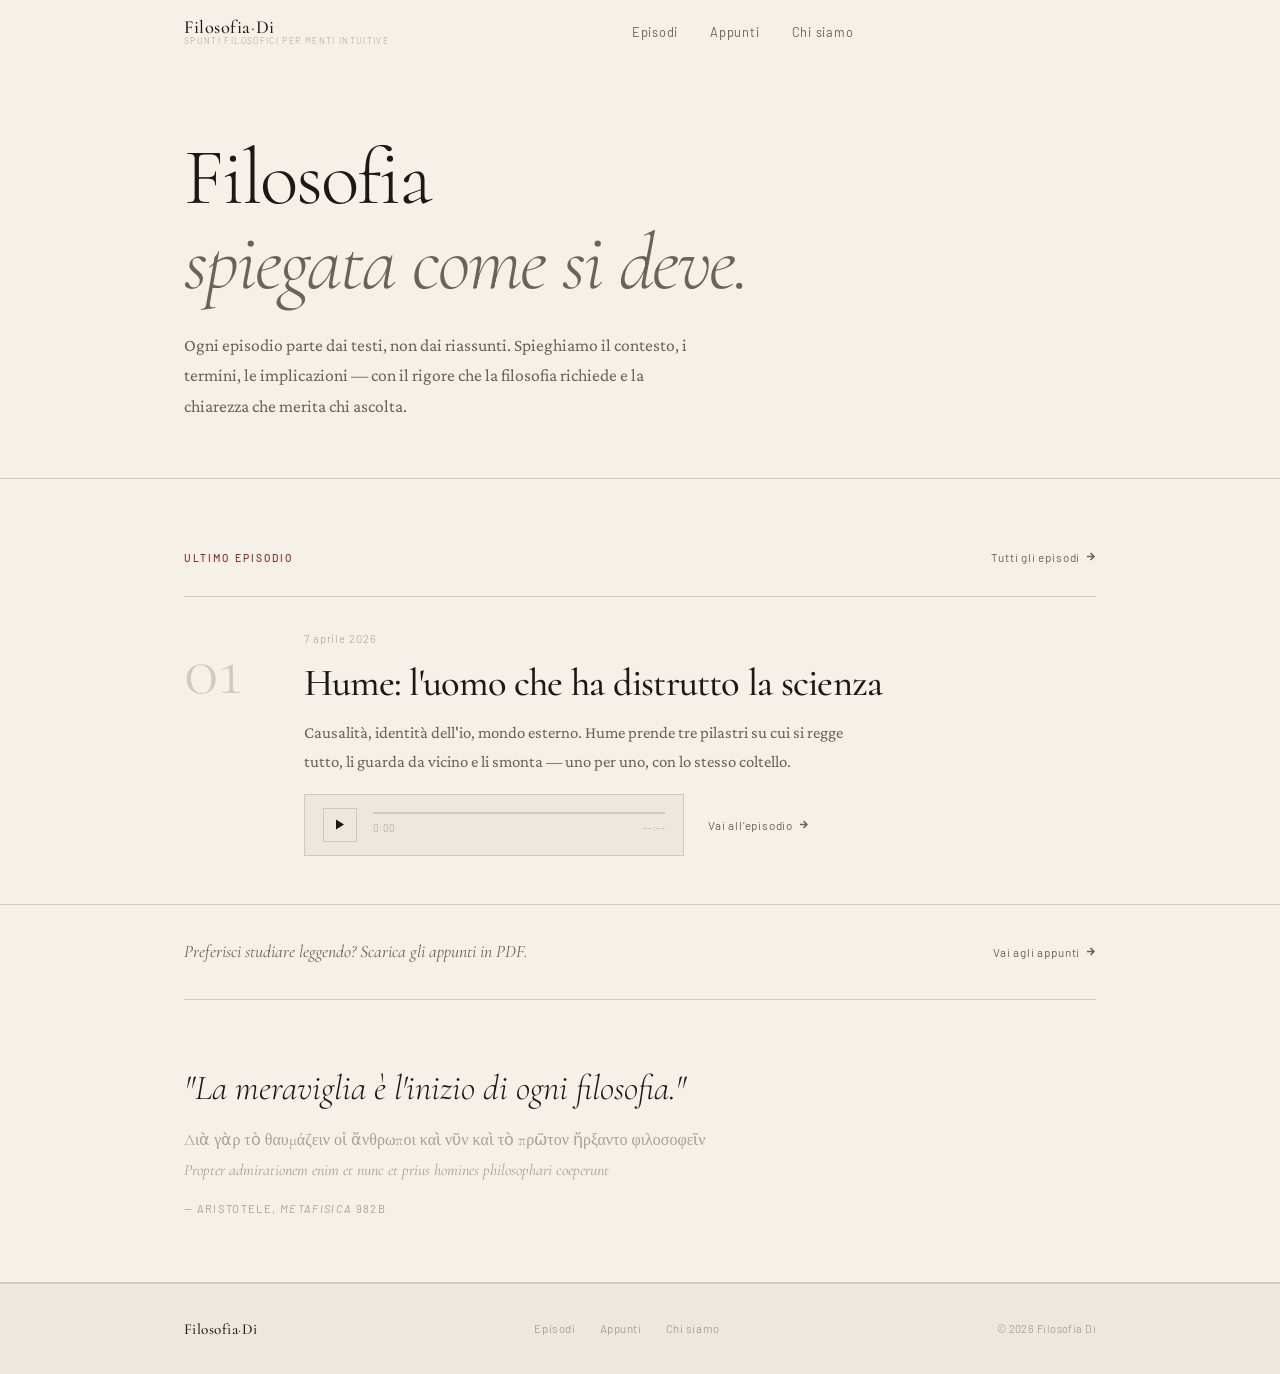
==== index.html @ 2f3b918a "commit1" ====
<!DOCTYPE html>
<html lang="it">
<head>
  <meta charset="UTF-8">
  <meta name="viewport" content="width=device-width, initial-scale=1.0">
  <meta name="description" content="Filosofia Di — Spunti filosofici per menti intuitive. Podcast di filosofia chiaro, rigoroso, accessibile.">
  <title>Filosofia Di — Spunti filosofici per menti intuitive</title>
  <link rel="preconnect" href="https://fonts.googleapis.com">
  <link rel="preconnect" href="https://fonts.gstatic.com" crossorigin>
  <link href="https://fonts.googleapis.com/css2?family=Cormorant:ital,wght@0,300;0,400;0,500;0,600;1,300;1,400;1,500&family=Crimson+Pro:ital,opsz,wght@0,6..72,300;0,6..72,400;0,6..72,600;1,6..72,300;1,6..72,400&family=Barlow:wght@300;400;500&display=swap" rel="stylesheet">
  <link rel="stylesheet" href="style.css">
</head>
<body>

<header class="site-header">
  <nav class="nav-inner">
    <a href="index.html" class="nav-logo">
      <span class="nav-logo-main">Filosofia<span class="dot">·</span>Di</span>
      <span class="nav-logo-sub">Spunti filosofici per menti intuitive</span>
    </a>
    <button class="nav-toggle" aria-label="Apri menu" aria-expanded="false">
      <span></span><span></span><span></span>
    </button>
    <ul class="nav-links">
      <li><a href="episodi.html">Episodi</a></li>
      <li><a href="appunti.html">Appunti</a></li>
      <li><a href="chi-siamo.html">Chi siamo</a></li>
    </ul>
    <div class="nav-end">
      <!-- PIATTAFORME — decommentare quando disponibili
      <a href="#" class="nav-icon" aria-label="Spotify">...</a>
      <a href="#" class="nav-icon" aria-label="YouTube">...</a>
      -->
    </div>
  </nav>
</header>

<main class="page-wrap">

  <!-- IDENTITY -->
  <section class="identity-section">
    <div class="container">
      <h1 class="identity-tagline animate-in">
        Filosofia<br>
        <em>spiegata come si deve.</em>
      </h1>
      <p class="identity-desc animate-in">
        Ogni episodio parte dai testi, non dai riassunti. Spieghiamo il contesto, i termini, le implicazioni — con il rigore che la filosofia richiede e la chiarezza che merita chi ascolta.
      </p>
    </div>
  </section>

  <!-- ULTIMO EPISODIO -->
  <section class="ep-featured-section">
    <div class="container">
      <div class="sec-label reveal">
        <span class="label">Ultimo episodio</span>
        <a href="episodi.html" class="link-arrow">
          Tutti gli episodi
          <svg width="11" height="11" viewBox="0 0 11 11" fill="none" stroke="currentColor" stroke-width="1.5"><path d="M2 5.5h7M5.5 2l3.5 3.5-3.5 3.5"/></svg>
        </a>
      </div>
      <hr class="sec-rule">

      <div class="ep-featured" style="padding-top: 2rem;">
        <div class="ep-featured-num">01</div>
        <div class="ep-featured-body">
          <div class="ep-featured-meta">
            <span class="meta">7 aprile 2026</span>
          </div>
          <h2 class="ep-featured-title">
            <a href="episodio.html">Hume: l'uomo che ha distrutto la scienza</a>
          </h2>
          <p class="ep-featured-desc">
            Causalità, identità dell'io, mondo esterno. Hume prende tre pilastri su cui si regge tutto, li guarda da vicino e li smonta — uno per uno, con lo stesso coltello.
          </p>
          <div class="ep-featured-actions">
            <div class="audio-player" data-src="" style="flex: 1; min-width: 240px; max-width: 380px;">
              <button class="ap-play" aria-label="Riproduci / pausa">
                <svg class="icon-play" width="13" height="13" viewBox="0 0 13 13" fill="currentColor"><path d="M3 1.5l8 5-8 5z"/></svg>
                <svg class="icon-pause" width="13" height="13" viewBox="0 0 13 13" fill="currentColor" style="display:none"><rect x="2.5" y="1.5" width="3" height="10" rx="0.5"/><rect x="7.5" y="1.5" width="3" height="10" rx="0.5"/></svg>
              </button>
              <div class="ap-body">
                <div class="ap-bar"><div class="ap-fill"></div></div>
                <div class="ap-times"><span class="time-cur">0:00</span><span class="time-tot">--:--</span></div>
              </div>
            </div>
            <a href="episodio.html" class="link-arrow" style="white-space: nowrap;">
              Vai all'episodio
              <svg width="11" height="11" viewBox="0 0 11 11" fill="none" stroke="currentColor" stroke-width="1.5"><path d="M2 5.5h7M5.5 2l3.5 3.5-3.5 3.5"/></svg>
            </a>
          </div>
        </div>
      </div>
    </div>
  </section>

  <!-- APPUNTI CALLOUT -->
  <div class="container">
    <div class="appunti-callout reveal">
      <p>Preferisci studiare leggendo? Scarica gli appunti in PDF.</p>
      <a href="appunti.html" class="link-arrow">
        Vai agli appunti
        <svg width="11" height="11" viewBox="0 0 11 11" fill="none" stroke="currentColor" stroke-width="1.5"><path d="M2 5.5h7M5.5 2l3.5 3.5-3.5 3.5"/></svg>
      </a>
    </div>
  </div>

  <!-- CITAZIONE ARISTOTELE -->
  <section class="quote-section">
    <div class="container">
      <blockquote class="aristotle-quote reveal">
        <p class="q-it">"La meraviglia è l'inizio di ogni filosofia."</p>
        <span class="q-el">Διὰ γὰρ τὸ θαυμάζειν οἱ ἄνθρωποι καὶ νῦν καὶ τὸ πρῶτον ἤρξαντο φιλοσοφεῖν</span>
        <span class="q-la">Propter admirationem enim et nunc et prius homines philosophari coeperunt</span>
        <footer>— Aristotele, <em>Metafisica</em> 982b</footer>
      </blockquote>
    </div>
  </section>

</main>

<footer class="site-footer">
  <div class="container">
    <div class="footer-inner">
      <span class="footer-logo">Filosofia<span class="dot">·</span>Di</span>
      <nav class="footer-links">
        <a href="episodi.html">Episodi</a>
        <a href="appunti.html">Appunti</a>
        <a href="chi-siamo.html">Chi siamo</a>
        <!-- PIATTAFORME — decommentare quando disponibili
        <a href="#">Spotify</a>
        <a href="#">YouTube</a>
        -->
      </nav>
      <span class="footer-copy">© 2026 Filosofia Di</span>
    </div>
  </div>
</footer>

<script src="script.js"></script>
</body>
</html>
---- style.css ----
/* =========================================
   FILOSOFIA DI — Light Editorial Theme
   ========================================= */

@import url('https://fonts.googleapis.com/css2?family=Cormorant:ital,wght@0,300;0,400;0,500;0,600;1,300;1,400;1,500&family=Crimson+Pro:ital,opsz,wght@0,6..72,300;0,6..72,400;0,6..72,600;1,6..72,300;1,6..72,400&family=Barlow:wght@300;400;500&display=swap');

/* =========================================
   VARIABLES
   ========================================= */

:root {
  --bg:           #F5F0E8;
  --bg-surface:   #EDE8DE;
  --bg-elevated:  #E6E0D5;

  --border:       #D2C9BC;
  --border-sub:   #DDD7CC;

  --text:         #1C1814;
  --text-muted:   #6B6258;
  --text-dim:     #A8A098;

  --accent:       #8C3028;
  --accent-light: rgba(140, 48, 40, 0.07);

  --font-display: 'Cormorant', serif;
  --font-body:    'Crimson Pro', serif;
  --font-ui:      'Barlow', sans-serif;

  --nav-h: 64px;
  --max-w: 960px;
  --ease:  cubic-bezier(0.16, 1, 0.3, 1);
}

/* =========================================
   RESET & BASE
   ========================================= */

*, *::before, *::after { box-sizing: border-box; margin: 0; padding: 0; }

html {
  font-size: 16px;
  scroll-behavior: smooth;
  -webkit-font-smoothing: antialiased;
}

body {
  background: var(--bg);
  color: var(--text);
  font-family: var(--font-body);
  font-size: 1.1rem;
  line-height: 1.72;
  min-height: 100vh;
}

img   { display: block; max-width: 100%; }
a     { color: inherit; text-decoration: none; }
ul    { list-style: none; }
button{ cursor: pointer; border: none; background: none; font: inherit; color: inherit; padding: 0; }
hr    { border: none; border-top: 1px solid var(--border); }

/* =========================================
   TYPOGRAPHY
   ========================================= */

h1, h2, h3, h4 {
  font-family: var(--font-display);
  font-weight: 400;
  line-height: 1.12;
  letter-spacing: -0.015em;
  color: var(--text);
}

.label {
  font-family: var(--font-ui);
  font-size: 0.65rem;
  font-weight: 500;
  letter-spacing: 0.2em;
  text-transform: uppercase;
  color: var(--accent);
}

.meta {
  font-family: var(--font-ui);
  font-size: 0.7rem;
  font-weight: 300;
  letter-spacing: 0.08em;
  color: var(--text-dim);
}

/* =========================================
   LAYOUT
   ========================================= */

.container {
  max-width: var(--max-w);
  margin: 0 auto;
  padding: 0 1.5rem;
}

.page-wrap { padding-top: var(--nav-h); }

/* =========================================
   NAVIGATION
   ========================================= */

.site-header {
  position: fixed;
  inset: 0 0 auto;
  z-index: 100;
  height: var(--nav-h);
  background: var(--bg);
  border-bottom: 1px solid transparent;
  transition: border-color 0.3s;
}

.site-header.scrolled {
  border-color: var(--border);
}

.nav-inner {
  height: 100%;
  display: flex;
  align-items: center;
  justify-content: space-between;
  gap: 2rem;
  max-width: var(--max-w);
  margin: 0 auto;
  padding: 0 1.5rem;
}

/* Logo */
.nav-logo {
  display: flex;
  flex-direction: column;
  gap: 1px;
  line-height: 1;
  transition: opacity 0.2s;
  white-space: nowrap;
  text-decoration: none;
}
.nav-logo:hover { opacity: 0.65; }

.nav-logo-main {
  font-family: var(--font-display);
  font-size: 1.15rem;
  font-weight: 500;
  letter-spacing: 0.03em;
  color: var(--text);
}
.nav-logo-main .dot { color: var(--accent); }

.nav-logo-sub {
  font-family: var(--font-ui);
  font-size: 0.53rem;
  font-weight: 300;
  letter-spacing: 0.16em;
  text-transform: uppercase;
  color: var(--text-dim);
}

@media (max-width: 380px) { .nav-logo-sub { display: none; } }

/* Nav links */
.nav-links {
  display: flex;
  gap: 2rem;
  align-items: center;
}

.nav-links a {
  font-family: var(--font-ui);
  font-size: 0.8rem;
  font-weight: 400;
  letter-spacing: 0.06em;
  color: var(--text-muted);
  transition: color 0.2s;
  position: relative;
}

.nav-links a::after {
  content: '';
  position: absolute;
  bottom: -3px; left: 0; right: 0;
  height: 1px;
  background: var(--accent);
  transform: scaleX(0);
  transform-origin: left;
  transition: transform 0.25s var(--ease);
}

.nav-links a:hover,
.nav-links a.active { color: var(--text); }

.nav-links a:hover::after,
.nav-links a.active::after { transform: scaleX(1); }

.nav-end { display: flex; gap: 1rem; align-items: center; }

/* Mobile */
.nav-toggle {
  display: none;
  flex-direction: column;
  gap: 5px;
  padding: 4px;
}
.nav-toggle span {
  display: block;
  width: 20px; height: 1px;
  background: var(--text-muted);
  transition: all 0.25s;
}

@media (max-width: 580px) {
  .nav-links { display: none; }
  .nav-links.open {
    display: flex;
    flex-direction: column;
    align-items: flex-start;
    position: fixed;
    top: var(--nav-h);
    left: 0; right: 0;
    background: var(--bg);
    border-bottom: 1px solid var(--border);
    padding: 1.5rem;
    gap: 1.25rem;
  }
  .nav-toggle { display: flex; }
  .nav-end { gap: 0.5rem; }
}

/* =========================================
   BUTTONS
   ========================================= */

.btn {
  display: inline-flex;
  align-items: center;
  gap: 0.5rem;
  padding: 0.65rem 1.35rem;
  font-family: var(--font-ui);
  font-size: 0.75rem;
  font-weight: 500;
  letter-spacing: 0.1em;
  text-transform: uppercase;
  transition: all 0.2s;
  white-space: nowrap;
}

.btn-red {
  background: var(--accent);
  color: #F5F0E8;
}
.btn-red:hover {
  background: #7A2820;
  transform: translateY(-1px);
}

.btn-outline {
  border: 1px solid var(--border);
  color: var(--text-muted);
}
.btn-outline:hover {
  border-color: var(--text-muted);
  color: var(--text);
}

/* =========================================
   LINKS / ARROWS
   ========================================= */

.link-arrow {
  font-family: var(--font-ui);
  font-size: 0.73rem;
  letter-spacing: 0.07em;
  color: var(--text-muted);
  display: inline-flex;
  align-items: center;
  gap: 0.3rem;
  transition: color 0.2s;
}
.link-arrow:hover { color: var(--accent); }

/* =========================================
   AUDIO PLAYER
   ========================================= */

.audio-player {
  display: flex;
  align-items: center;
  gap: 1rem;
  background: var(--bg-surface);
  border: 1px solid var(--border);
  padding: 0.8rem 1.1rem;
  max-width: 440px;
}

.ap-play {
  width: 34px; height: 34px;
  border: 1px solid var(--border);
  display: flex;
  align-items: center;
  justify-content: center;
  flex-shrink: 0;
  transition: border-color 0.2s, background 0.2s;
}
.ap-play:hover,
.ap-play.playing {
  border-color: var(--accent);
  background: var(--accent-light);
  color: var(--accent);
}

.ap-body { flex: 1; display: flex; flex-direction: column; gap: 0.35rem; }

.ap-bar {
  width: 100%; height: 2px;
  background: var(--border);
  cursor: pointer;
  position: relative;
}
.ap-fill {
  height: 100%;
  background: var(--accent);
  width: 0%;
  transition: width 0.1s linear;
  pointer-events: none;
}

.ap-times { display: flex; justify-content: space-between; }
.ap-times span {
  font-family: var(--font-ui);
  font-size: 0.64rem;
  font-weight: 300;
  letter-spacing: 0.06em;
  color: var(--text-dim);
}

/* =========================================
   SECTION DIVIDER / HEADER
   ========================================= */

.sec-rule {
  border: none;
  border-top: 1px solid var(--border);
  margin: 0;
}

.sec-label {
  display: flex;
  align-items: baseline;
  justify-content: space-between;
  padding: 1.25rem 0 1.75rem;
}

/* =========================================
   HOMEPAGE — IDENTITY HERO
   ========================================= */

.identity-section {
  padding: 4.5rem 0 3.5rem;
  border-bottom: 1px solid var(--border);
}

.identity-tagline {
  font-family: var(--font-display);
  font-size: clamp(2.8rem, 7vw, 5rem);
  font-weight: 300;
  line-height: 1.06;
  letter-spacing: -0.025em;
  color: var(--text);
  margin-bottom: 1.5rem;
  max-width: 700px;
}

.identity-tagline em {
  font-style: italic;
  color: var(--text-muted);
}

.identity-desc {
  font-size: 1.1rem;
  color: var(--text-muted);
  line-height: 1.75;
  max-width: 520px;
}

/* =========================================
   HOMEPAGE — FEATURED EPISODE
   ========================================= */

.ep-featured-section {
  padding: 3rem 0;
  border-bottom: 1px solid var(--border);
}

.ep-featured {
  display: grid;
  grid-template-columns: 80px 1fr;
  gap: 2.5rem;
  align-items: start;
}

.ep-featured-num {
  font-family: var(--font-display);
  font-size: 4.5rem;
  font-weight: 300;
  color: var(--border);
  line-height: 1;
  padding-top: 0.3rem;
  transition: color 0.3s;
}
.ep-featured:hover .ep-featured-num { color: var(--bg-elevated); }

.ep-featured-body { display: flex; flex-direction: column; gap: 0.875rem; }

.ep-featured-meta {
  display: flex;
  align-items: center;
  gap: 1rem;
}

.ep-featured-title {
  font-family: var(--font-display);
  font-size: clamp(1.6rem, 3.5vw, 2.4rem);
  font-weight: 500;
  line-height: 1.12;
  letter-spacing: -0.02em;
}
.ep-featured-title a { transition: color 0.2s; }
.ep-featured-title a:hover { color: var(--accent); }

.ep-featured-desc {
  font-size: 1.05rem;
  color: var(--text-muted);
  line-height: 1.7;
  max-width: 540px;
}

.ep-featured-actions {
  display: flex;
  align-items: center;
  gap: 1.5rem;
  flex-wrap: wrap;
  margin-top: 0.25rem;
}

@media (max-width: 500px) {
  .ep-featured { grid-template-columns: 48px 1fr; gap: 1.25rem; }
  .ep-featured-num { font-size: 3rem; }
}

/* =========================================
   HOMEPAGE — APPUNTI CALLOUT
   ========================================= */

.appunti-callout {
  padding: 2rem 0;
  border-bottom: 1px solid var(--border);
  display: flex;
  align-items: center;
  justify-content: space-between;
  gap: 1.5rem;
  flex-wrap: wrap;
}

.appunti-callout p {
  font-family: var(--font-display);
  font-style: italic;
  font-size: 1.1rem;
  color: var(--text-muted);
}

/* =========================================
   HOMEPAGE — ARISTOTLE QUOTE
   ========================================= */

.quote-section {
  padding: 4rem 0;
  border-bottom: 1px solid var(--border);
}

.aristotle-quote {
  max-width: 640px;
}

.aristotle-quote .q-it {
  font-family: var(--font-display);
  font-style: italic;
  font-size: clamp(1.5rem, 3.5vw, 2.2rem);
  font-weight: 300;
  line-height: 1.35;
  color: var(--text);
  margin-bottom: 1rem;
}

.aristotle-quote .q-el,
.aristotle-quote .q-la {
  font-family: var(--font-display);
  font-size: 1rem;
  line-height: 1.55;
  color: var(--text-dim);
  display: block;
  margin-bottom: 0.35rem;
}
.aristotle-quote .q-el { font-style: normal; }
.aristotle-quote .q-la { font-style: italic; }

.aristotle-quote footer {
  font-family: var(--font-ui);
  font-size: 0.7rem;
  letter-spacing: 0.12em;
  text-transform: uppercase;
  color: var(--text-dim);
  margin-top: 1rem;
}

/* =========================================
   EPISODES LIST (episodi.html)
   ========================================= */

.ep-list-section {
  padding: 3rem 0 5rem;
}

.ep-list { border-top: 1px solid var(--border); }

.ep-row {
  display: grid;
  grid-template-columns: 40px 1fr auto;
  gap: 1.75rem;
  align-items: start;
  padding: 1.5rem 0.25rem;
  border-bottom: 1px solid var(--border-sub);
  transition: background 0.15s;
  cursor: default;
}
.ep-row:hover { background: var(--bg-surface); }

.row-n {
  font-family: var(--font-ui);
  font-size: 0.68rem;
  font-weight: 300;
  letter-spacing: 0.1em;
  color: var(--text-dim);
  padding-top: 0.25rem;
  text-align: right;
}

.row-body { display: flex; flex-direction: column; gap: 0.25rem; }

.row-title {
  font-family: var(--font-display);
  font-size: 1.2rem;
  font-weight: 500;
  line-height: 1.2;
}
.row-title a { transition: color 0.2s; }
.row-title a:hover { color: var(--accent); }

.row-desc {
  font-size: 0.92rem;
  color: var(--text-muted);
  line-height: 1.55;
  margin-bottom: 0.6rem;
}

.row-meta-col {
  display: flex;
  flex-direction: column;
  align-items: flex-end;
  gap: 0.4rem;
  padding-top: 0.2rem;
  flex-shrink: 0;
}

@media (max-width: 560px) {
  .ep-row { grid-template-columns: 36px 1fr; }
  .row-meta-col { grid-column: 2; flex-direction: row; gap: 1rem; }
}

/* =========================================
   SINGLE EPISODE PAGE
   ========================================= */

.ep-header {
  padding: 3.5rem 0 3rem;
  border-bottom: 1px solid var(--border);
}

.back-link {
  display: inline-flex;
  align-items: center;
  gap: 0.35rem;
  font-family: var(--font-ui);
  font-size: 0.7rem;
  letter-spacing: 0.1em;
  text-transform: uppercase;
  color: var(--text-dim);
  transition: color 0.2s;
  margin-bottom: 2rem;
}
.back-link:hover { color: var(--text-muted); }

.ep-eyebrow {
  display: flex;
  align-items: center;
  gap: 1rem;
  margin-bottom: 1.1rem;
}

.ep-main-title {
  font-size: clamp(2rem, 5vw, 3.25rem);
  font-weight: 300;
  line-height: 1.09;
  margin-bottom: 0.75rem;
}

.ep-subtitle {
  font-family: var(--font-display);
  font-style: italic;
  font-size: 1.2rem;
  color: var(--text-muted);
  margin-bottom: 1.25rem;
}

.ep-full-desc {
  font-size: 1.1rem;
  color: var(--text-muted);
  line-height: 1.78;
  max-width: 560px;
  margin-bottom: 2rem;
}

.ep-body { padding: 2.5rem 0 5rem; }

.ep-body-grid {
  display: grid;
  grid-template-columns: 1fr 260px;
  gap: 3.5rem;
}

@media (max-width: 720px) {
  .ep-body-grid { grid-template-columns: 1fr; gap: 2rem; }
  .ep-sidebar { position: static !important; }
}

.video-wrap {
  aspect-ratio: 16/9;
  background: var(--bg-surface);
  border: 1px solid var(--border);
  margin-bottom: 2rem;
  overflow: hidden;
}
.video-wrap iframe { width: 100%; height: 100%; border: none; }
.video-placeholder {
  width: 100%; aspect-ratio: 16/9;
  background: var(--bg-surface);
  border: 1px solid var(--border);
  display: flex;
  flex-direction: column;
  align-items: center;
  justify-content: center;
  gap: 0.75rem;
  margin-bottom: 2rem;
}
.video-placeholder svg { color: var(--text-dim); }
.video-placeholder span {
  font-family: var(--font-ui);
  font-size: 0.72rem;
  letter-spacing: 0.1em;
  color: var(--text-dim);
  text-transform: uppercase;
}

.ep-notes h3 {
  font-family: var(--font-display);
  font-size: 1.25rem;
  font-weight: 400;
  margin-bottom: 0.875rem;
}
.ep-notes p {
  font-size: 1.05rem;
  line-height: 1.8;
  color: var(--text-muted);
  margin-bottom: 0.875rem;
}
.ep-notes ul {
  list-style: disc;
  padding-left: 1.25rem;
  color: var(--text-muted);
  font-size: 1rem;
  line-height: 2;
}
.ep-notes h3 + * { margin-top: 0; }

.ep-sidebar {
  position: sticky;
  top: calc(var(--nav-h) + 2rem);
}

.sidebar-box {
  padding: 1.25rem;
  border: 1px solid var(--border);
  margin-bottom: 1rem;
  background: var(--bg-surface);
}
.sidebar-box h4 {
  font-family: var(--font-ui);
  font-size: 0.64rem;
  letter-spacing: 0.15em;
  text-transform: uppercase;
  color: var(--text-dim);
  margin-bottom: 0.875rem;
  border-bottom: 1px solid var(--border-sub);
  padding-bottom: 0.625rem;
}

.sidebar-detail {
  display: flex;
  justify-content: space-between;
  align-items: baseline;
  padding: 0.35rem 0;
  border-bottom: 1px solid var(--border-sub);
}
.sidebar-detail:last-child { border-bottom: none; }
.sidebar-detail .key { font-family: var(--font-ui); font-size: 0.7rem; color: var(--text-dim); letter-spacing: 0.05em; }
.sidebar-detail .val { font-family: var(--font-ui); font-size: 0.7rem; color: var(--text-muted); letter-spacing: 0.04em; }

.ep-nav {
  display: flex;
  justify-content: space-between;
  align-items: center;
  padding: 1.75rem 0;
  border-top: 1px solid var(--border);
  margin-top: 0.5rem;
  gap: 1rem;
}
.ep-nav a {
  font-family: var(--font-ui);
  font-size: 0.75rem;
  letter-spacing: 0.06em;
  color: var(--text-muted);
  transition: color 0.2s;
  display: flex;
  align-items: center;
  gap: 0.4rem;
}
.ep-nav a:hover { color: var(--text); }
.ep-nav .center { font-family: var(--font-ui); font-size: 0.68rem; color: var(--text-dim); letter-spacing: 0.06em; }

/* =========================================
   APPUNTI PAGE
   ========================================= */

.appunti-page-header {
  padding: 3.5rem 0 2.5rem;
  border-bottom: 1px solid var(--border);
  max-width: 560px;
}
.appunti-page-header h1 {
  font-family: var(--font-display);
  font-size: clamp(2rem, 5vw, 3rem);
  font-weight: 300;
  margin-bottom: 0.75rem;
}
.appunti-page-header p {
  font-size: 1.05rem;
  color: var(--text-muted);
  line-height: 1.75;
}

.philosopher-card {
  margin: 2.5rem 0 1rem;
  border: 1px solid var(--border);
  overflow: hidden;
}

.pc-header {
  display: flex;
  align-items: baseline;
  justify-content: space-between;
  gap: 1.5rem;
  padding: 1.5rem 1.75rem 1.25rem;
  background: var(--bg-surface);
  border-bottom: 1px solid var(--border);
  flex-wrap: wrap;
}

.pc-name {
  font-family: var(--font-display);
  font-size: 2rem;
  font-weight: 400;
  letter-spacing: -0.01em;
}

.pc-dates {
  font-family: var(--font-ui);
  font-size: 0.72rem;
  font-weight: 300;
  letter-spacing: 0.1em;
  color: var(--text-dim);
}

.pc-body {
  padding: 1.25rem 1.75rem 1.5rem;
  display: grid;
  grid-template-columns: 1fr 1fr;
  gap: 1.25rem 2.5rem;
}

@media (max-width: 500px) {
  .pc-body { grid-template-columns: 1fr; }
}

.pc-field label {
  font-family: var(--font-ui);
  font-size: 0.62rem;
  font-weight: 500;
  letter-spacing: 0.15em;
  text-transform: uppercase;
  color: var(--text-dim);
  display: block;
  margin-bottom: 0.35rem;
}

.pc-field p {
  font-size: 0.98rem;
  color: var(--text-muted);
  line-height: 1.6;
}

.pc-footer {
  padding: 1.25rem 1.75rem;
  border-top: 1px solid var(--border-sub);
  display: flex;
  align-items: center;
  justify-content: space-between;
  gap: 1rem;
  flex-wrap: wrap;
  background: var(--bg);
}

.pc-ep-link {
  font-family: var(--font-ui);
  font-size: 0.72rem;
  letter-spacing: 0.07em;
  color: var(--text-dim);
  display: inline-flex;
  align-items: center;
  gap: 0.3rem;
  transition: color 0.2s;
}
.pc-ep-link:hover { color: var(--text-muted); }

.btn-download {
  display: inline-flex;
  align-items: center;
  gap: 0.5rem;
  padding: 0.6rem 1.25rem;
  border: 1px solid var(--border);
  font-family: var(--font-ui);
  font-size: 0.72rem;
  font-weight: 500;
  letter-spacing: 0.1em;
  text-transform: uppercase;
  color: var(--text-muted);
  transition: all 0.2s;
}
.btn-download:hover {
  border-color: var(--accent);
  color: var(--accent);
  background: var(--accent-light);
}

/* =========================================
   CHI SIAMO PAGE
   ========================================= */

.about-page-header {
  padding: 3.5rem 0 3rem;
  border-bottom: 1px solid var(--border);
  max-width: 620px;
}
.about-page-header h1 {
  font-size: clamp(2rem, 5vw, 3.25rem);
  font-weight: 300;
  line-height: 1.1;
  margin-bottom: 1.25rem;
}
.about-page-header .lead {
  font-size: 1.15rem;
  line-height: 1.8;
  color: var(--text-muted);
}

.about-body {
  padding: 2.5rem 0 5rem;
  max-width: 620px;
}
.about-body h2 {
  font-size: 1.4rem;
  font-weight: 400;
  margin: 2.25rem 0 0.625rem;
}
.about-body h2:first-child { margin-top: 0; }
.about-body p {
  font-size: 1.05rem;
  color: var(--text-muted);
  line-height: 1.82;
  margin-bottom: 0.875rem;
}

.pull-quote {
  font-family: var(--font-display);
  font-style: italic;
  font-size: clamp(1.3rem, 2.5vw, 1.7rem);
  color: var(--text-muted);
  line-height: 1.45;
  padding-left: 1.5rem;
  border-left: 2px solid var(--accent);
  margin: 2rem 0;
}
.pull-quote footer {
  font-size: 0.7em;
  margin-top: 0.6rem;
  font-style: normal;
  font-family: var(--font-ui);
  letter-spacing: 0.1em;
  color: var(--text-dim);
}

/* =========================================
   FOOTER
   ========================================= */

.site-footer {
  border-top: 1px solid var(--border);
  padding: 2rem 0;
  background: var(--bg-surface);
}

.footer-inner {
  display: flex;
  align-items: center;
  justify-content: space-between;
  gap: 1.5rem;
  flex-wrap: wrap;
}

.footer-logo {
  font-family: var(--font-display);
  font-size: 0.95rem;
  font-weight: 500;
  letter-spacing: 0.03em;
  color: var(--text);
}
.footer-logo .dot { color: var(--accent); }

.footer-links { display: flex; gap: 1.5rem; flex-wrap: wrap; }
.footer-links a {
  font-family: var(--font-ui);
  font-size: 0.72rem;
  letter-spacing: 0.05em;
  color: var(--text-dim);
  transition: color 0.2s;
}
.footer-links a:hover { color: var(--text-muted); }

.footer-copy {
  font-family: var(--font-ui);
  font-size: 0.68rem;
  letter-spacing: 0.04em;
  color: var(--text-dim);
}

/* =========================================
   ANIMATIONS
   ========================================= */

.reveal {
  opacity: 0;
  transform: translateY(16px);
  transition: opacity 0.6s var(--ease), transform 0.6s var(--ease);
}
.reveal.visible { opacity: 1; transform: none; }

@keyframes fadeUp {
  from { opacity: 0; transform: translateY(14px); }
  to   { opacity: 1; transform: none; }
}
.animate-in {
  animation: fadeUp 0.7s var(--ease) both;
}
.animate-in:nth-child(1) { animation-delay: 0.08s; }
.animate-in:nth-child(2) { animation-delay: 0.18s; }
.animate-in:nth-child(3) { animation-delay: 0.28s; }
.animate-in:nth-child(4) { animation-delay: 0.38s; }
.animate-in:nth-child(5) { animation-delay: 0.48s; }
.animate-in:nth-child(6) { animation-delay: 0.58s; }

/* =========================================
   UTILITY
   ========================================= */

.sr-only {
  position: absolute; width: 1px; height: 1px;
  padding: 0; margin: -1px; overflow: hidden;
  clip: rect(0,0,0,0); white-space: nowrap; border: 0;
}
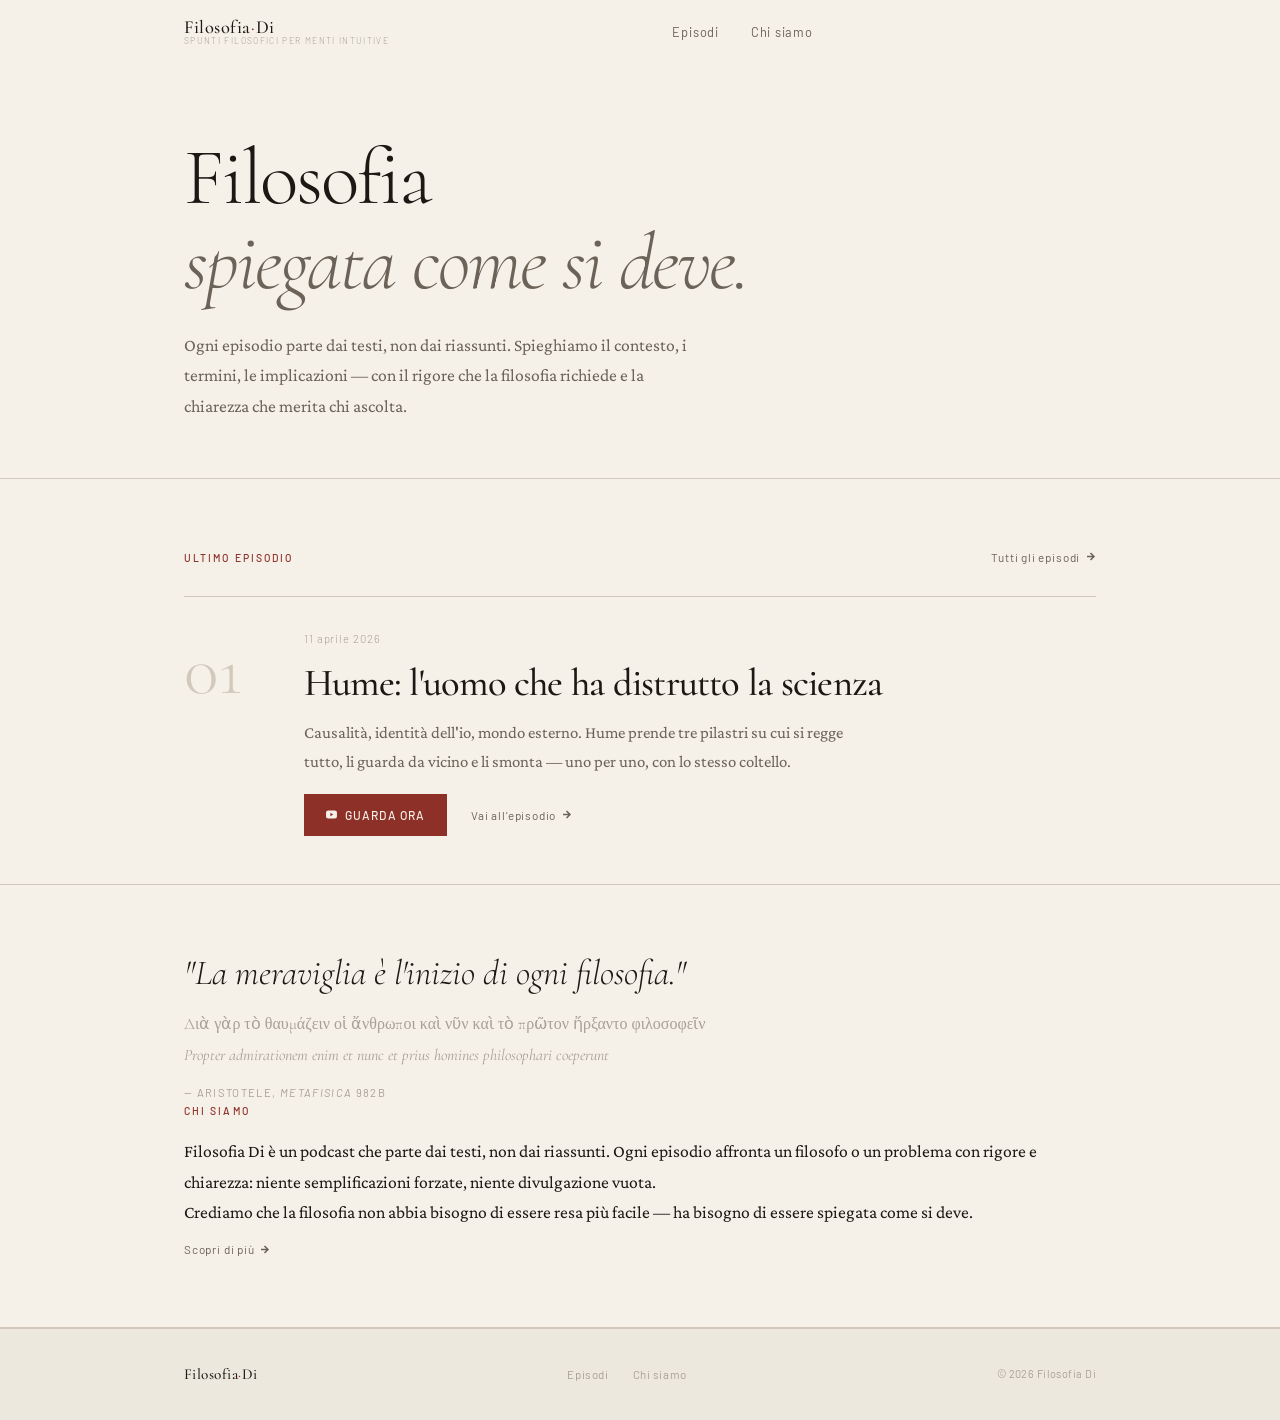
==== commit efead353: "Init: homepage Filosofia Di" ====
--- a/index.html
+++ b/index.html
@@ -23,7 +23,6 @@
     </button>
     <ul class="nav-links">
       <li><a href="episodi.html">Episodi</a></li>
-      <li><a href="appunti.html">Appunti</a></li>
       <li><a href="chi-siamo.html">Chi siamo</a></li>
     </ul>
     <div class="nav-end">
@@ -66,7 +65,7 @@
         <div class="ep-featured-num">01</div>
         <div class="ep-featured-body">
           <div class="ep-featured-meta">
-            <span class="meta">7 aprile 2026</span>
+            <span class="meta">11 aprile 2026</span>
           </div>
           <h2 class="ep-featured-title">
             <a href="episodio.html">Hume: l'uomo che ha distrutto la scienza</a>
@@ -75,16 +74,10 @@
             Causalità, identità dell'io, mondo esterno. Hume prende tre pilastri su cui si regge tutto, li guarda da vicino e li smonta — uno per uno, con lo stesso coltello.
           </p>
           <div class="ep-featured-actions">
-            <div class="audio-player" data-src="" style="flex: 1; min-width: 240px; max-width: 380px;">
-              <button class="ap-play" aria-label="Riproduci / pausa">
-                <svg class="icon-play" width="13" height="13" viewBox="0 0 13 13" fill="currentColor"><path d="M3 1.5l8 5-8 5z"/></svg>
-                <svg class="icon-pause" width="13" height="13" viewBox="0 0 13 13" fill="currentColor" style="display:none"><rect x="2.5" y="1.5" width="3" height="10" rx="0.5"/><rect x="7.5" y="1.5" width="3" height="10" rx="0.5"/></svg>
-              </button>
-              <div class="ap-body">
-                <div class="ap-bar"><div class="ap-fill"></div></div>
-                <div class="ap-times"><span class="time-cur">0:00</span><span class="time-tot">--:--</span></div>
-              </div>
-            </div>
+            <a href="episodio.html" class="btn btn-red">
+              <svg width="11" height="11" viewBox="0 0 24 24" fill="currentColor"><path d="M23.498 6.186a3.016 3.016 0 0 0-2.122-2.136C19.505 3.545 12 3.545 12 3.545s-7.505 0-9.377.505A3.017 3.017 0 0 0 .502 6.186C0 8.07 0 12 0 12s0 3.93.502 5.814a3.016 3.016 0 0 0 2.122 2.136c1.871.505 9.376.505 9.376.505s7.505 0 9.377-.505a3.015 3.015 0 0 0 2.122-2.136C24 15.93 24 12 24 12s0-3.93-.502-5.814zM9.545 15.568V8.432L15.818 12l-6.273 3.568z"/></svg>
+              Guarda ora
+            </a>
             <a href="episodio.html" class="link-arrow" style="white-space: nowrap;">
               Vai all'episodio
               <svg width="11" height="11" viewBox="0 0 11 11" fill="none" stroke="currentColor" stroke-width="1.5"><path d="M2 5.5h7M5.5 2l3.5 3.5-3.5 3.5"/></svg>
@@ -95,26 +88,33 @@
     </div>
   </section>
 
-  <!-- APPUNTI CALLOUT -->
-  <div class="container">
-    <div class="appunti-callout reveal">
-      <p>Preferisci studiare leggendo? Scarica gli appunti in PDF.</p>
-      <a href="appunti.html" class="link-arrow">
-        Vai agli appunti
-        <svg width="11" height="11" viewBox="0 0 11 11" fill="none" stroke="currentColor" stroke-width="1.5"><path d="M2 5.5h7M5.5 2l3.5 3.5-3.5 3.5"/></svg>
-      </a>
-    </div>
-  </div>
-
-  <!-- CITAZIONE ARISTOTELE -->
+  <!-- CITAZIONE + CHI SIAMO -->
   <section class="quote-section">
     <div class="container">
-      <blockquote class="aristotle-quote reveal">
-        <p class="q-it">"La meraviglia è l'inizio di ogni filosofia."</p>
-        <span class="q-el">Διὰ γὰρ τὸ θαυμάζειν οἱ ἄνθρωποι καὶ νῦν καὶ τὸ πρῶτον ἤρξαντο φιλοσοφεῖν</span>
-        <span class="q-la">Propter admirationem enim et nunc et prius homines philosophari coeperunt</span>
-        <footer>— Aristotele, <em>Metafisica</em> 982b</footer>
-      </blockquote>
+      <div class="home-bottom-grid">
+
+        <blockquote class="aristotle-quote reveal">
+          <p class="q-it">"La meraviglia è l'inizio di ogni filosofia."</p>
+          <span class="q-el">Διὰ γὰρ τὸ θαυμάζειν οἱ ἄνθρωποι καὶ νῦν καὶ τὸ πρῶτον ἤρξαντο φιλοσοφεῖν</span>
+          <span class="q-la">Propter admirationem enim et nunc et prius homines philosophari coeperunt</span>
+          <footer>— Aristotele, <em>Metafisica</em> 982b</footer>
+        </blockquote>
+
+        <div class="home-chi-siamo reveal">
+          <span class="label" style="display:block; margin-bottom: 1rem;">Chi siamo</span>
+          <p>
+            Filosofia Di è un podcast che parte dai testi, non dai riassunti. Ogni episodio affronta un filosofo o un problema con rigore e chiarezza: niente semplificazioni forzate, niente divulgazione vuota.
+          </p>
+          <p>
+            Crediamo che la filosofia non abbia bisogno di essere resa più facile — ha bisogno di essere spiegata come si deve.
+          </p>
+          <a href="chi-siamo.html" class="link-arrow" style="margin-top: 0.75rem; display:inline-flex;">
+            Scopri di più
+            <svg width="11" height="11" viewBox="0 0 11 11" fill="none" stroke="currentColor" stroke-width="1.5"><path d="M2 5.5h7M5.5 2l3.5 3.5-3.5 3.5"/></svg>
+          </a>
+        </div>
+
+      </div>
     </div>
   </section>
 
@@ -126,7 +126,6 @@
       <span class="footer-logo">Filosofia<span class="dot">·</span>Di</span>
       <nav class="footer-links">
         <a href="episodi.html">Episodi</a>
-        <a href="appunti.html">Appunti</a>
         <a href="chi-siamo.html">Chi siamo</a>
         <!-- PIATTAFORME — decommentare quando disponibili
         <a href="#">Spotify</a>
@@ -140,4 +139,4 @@
 
 <script src="script.js"></script>
 </body>
-</html>
+</html>
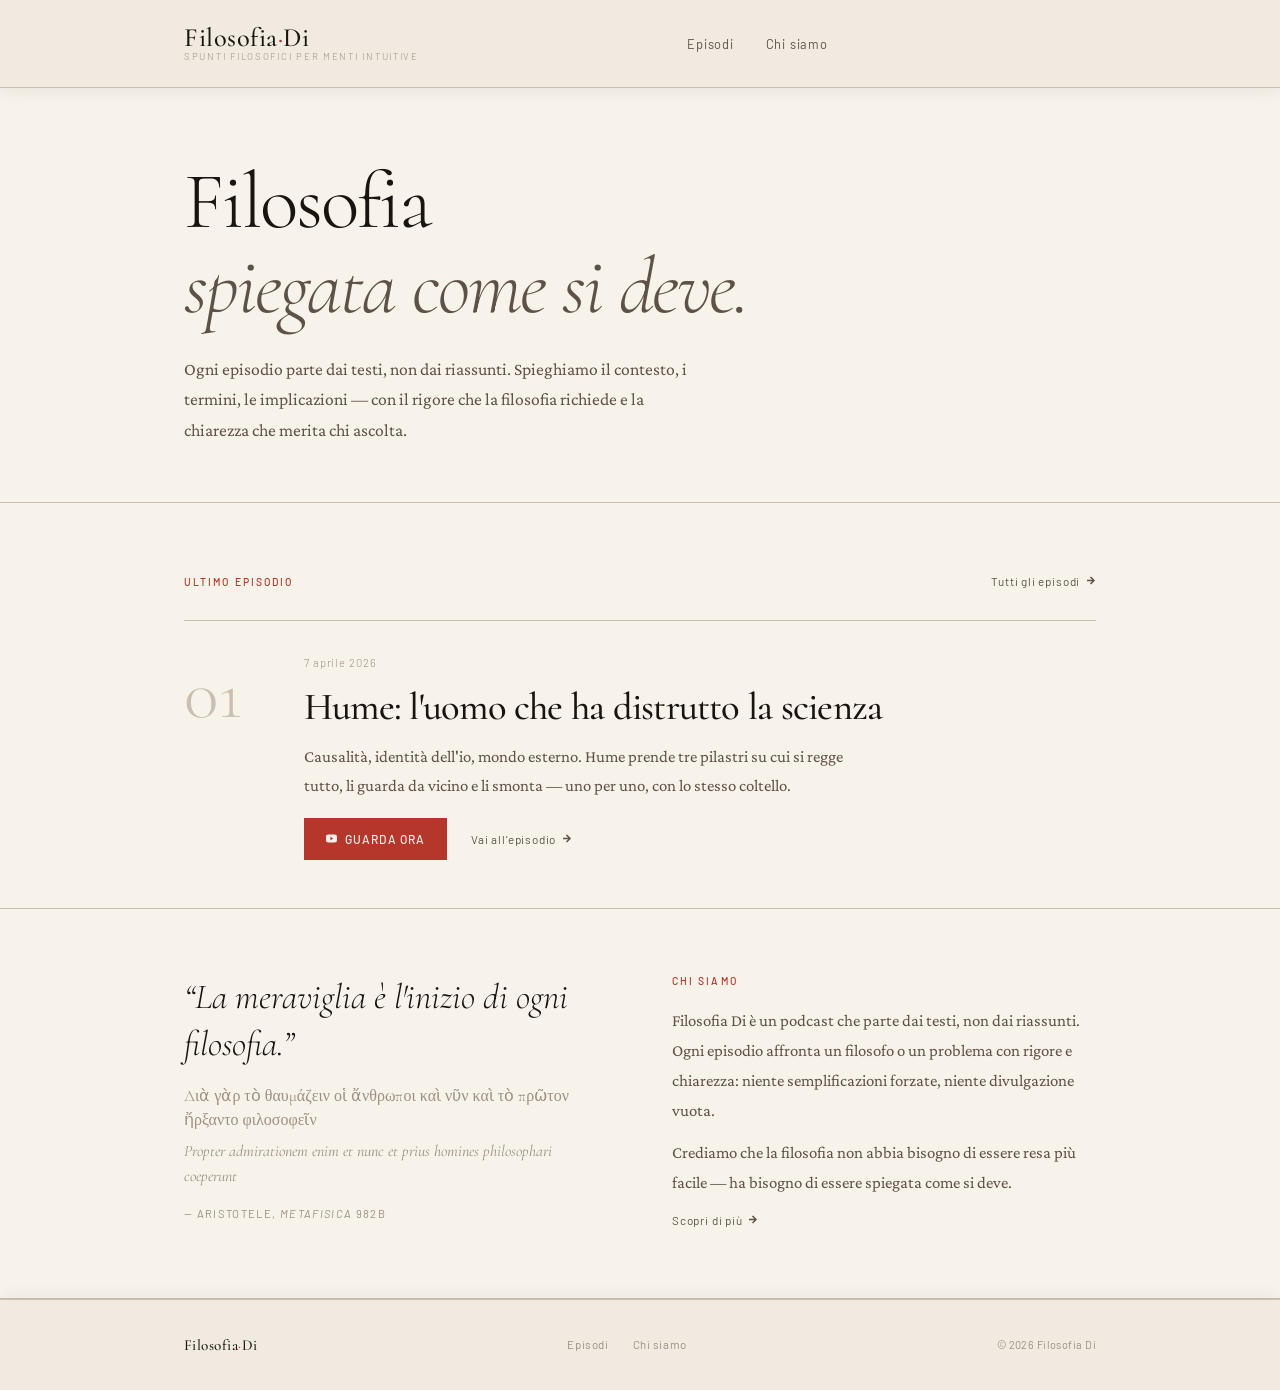
==== commit fa01331b: "Integra video Google Drive — embed reale + bottone Guarda ora + hash #video" ====
--- a/index.html
+++ b/index.html
@@ -65,7 +65,7 @@
         <div class="ep-featured-num">01</div>
         <div class="ep-featured-body">
           <div class="ep-featured-meta">
-            <span class="meta">11 aprile 2026</span>
+            <span class="meta">7 aprile 2026</span>
           </div>
           <h2 class="ep-featured-title">
             <a href="episodio.html">Hume: l'uomo che ha distrutto la scienza</a>
@@ -74,7 +74,7 @@
             Causalità, identità dell'io, mondo esterno. Hume prende tre pilastri su cui si regge tutto, li guarda da vicino e li smonta — uno per uno, con lo stesso coltello.
           </p>
           <div class="ep-featured-actions">
-            <a href="episodio.html" class="btn btn-red">
+            <a href="episodio.html#video" class="btn btn-red">
               <svg width="11" height="11" viewBox="0 0 24 24" fill="currentColor"><path d="M23.498 6.186a3.016 3.016 0 0 0-2.122-2.136C19.505 3.545 12 3.545 12 3.545s-7.505 0-9.377.505A3.017 3.017 0 0 0 .502 6.186C0 8.07 0 12 0 12s0 3.93.502 5.814a3.016 3.016 0 0 0 2.122 2.136c1.871.505 9.376.505 9.376.505s7.505 0 9.377-.505a3.015 3.015 0 0 0 2.122-2.136C24 15.93 24 12 24 12s0-3.93-.502-5.814zM9.545 15.568V8.432L15.818 12l-6.273 3.568z"/></svg>
               Guarda ora
             </a>
@@ -94,7 +94,7 @@
       <div class="home-bottom-grid">
 
         <blockquote class="aristotle-quote reveal">
-          <p class="q-it">"La meraviglia è l'inizio di ogni filosofia."</p>
+          <p class="q-it">“La meraviglia è l'inizio di ogni filosofia.”</p>
           <span class="q-el">Διὰ γὰρ τὸ θαυμάζειν οἱ ἄνθρωποι καὶ νῦν καὶ τὸ πρῶτον ἤρξαντο φιλοσοφεῖν</span>
           <span class="q-la">Propter admirationem enim et nunc et prius homines philosophari coeperunt</span>
           <footer>— Aristotele, <em>Metafisica</em> 982b</footer>
--- a/style.css
+++ b/style.css
@@ -9,25 +9,25 @@
    ========================================= */
 
 :root {
-  --bg:           #F5F0E8;
-  --bg-surface:   #EDE8DE;
-  --bg-elevated:  #E6E0D5;
-
-  --border:       #D2C9BC;
-  --border-sub:   #DDD7CC;
-
-  --text:         #1C1814;
-  --text-muted:   #6B6258;
-  --text-dim:     #A8A098;
-
-  --accent:       #8C3028;
-  --accent-light: rgba(140, 48, 40, 0.07);
+  --bg:           #F8F3EA;
+  --bg-surface:   #F0EAE0;
+  --bg-elevated:  #E8E2D5;
+
+  --border:       #CABFB0;
+  --border-sub:   #D6CDBE;
+
+  --text:         #1A1410;
+  --text-muted:   #5E5248;
+  --text-dim:     #9C9080;
+
+  --accent:       #B5362A;
+  --accent-light: rgba(181, 54, 42, 0.09);
 
   --font-display: 'Cormorant', serif;
   --font-body:    'Crimson Pro', serif;
   --font-ui:      'Barlow', sans-serif;
 
-  --nav-h: 64px;
+  --nav-h: 88px;
   --max-w: 960px;
   --ease:  cubic-bezier(0.16, 1, 0.3, 1);
 }
@@ -109,13 +109,9 @@
   inset: 0 0 auto;
   z-index: 100;
   height: var(--nav-h);
-  background: var(--bg);
-  border-bottom: 1px solid transparent;
-  transition: border-color 0.3s;
-}
-
-.site-header.scrolled {
-  border-color: var(--border);
+  background: var(--bg-surface);
+  border-bottom: 1px solid var(--border);
+  box-shadow: 0 2px 16px rgba(26, 20, 16, 0.07);
 }
 
 .nav-inner {
@@ -143,18 +139,18 @@
 
 .nav-logo-main {
   font-family: var(--font-display);
-  font-size: 1.15rem;
-  font-weight: 500;
-  letter-spacing: 0.03em;
+  font-size: 1.65rem;
+  font-weight: 500;
+  letter-spacing: 0.02em;
   color: var(--text);
 }
 .nav-logo-main .dot { color: var(--accent); }
 
 .nav-logo-sub {
   font-family: var(--font-ui);
-  font-size: 0.53rem;
+  font-size: 0.6rem;
   font-weight: 300;
-  letter-spacing: 0.16em;
+  letter-spacing: 0.18em;
   text-transform: uppercase;
   color: var(--text-dim);
 }
@@ -506,6 +502,25 @@
 .aristotle-quote .q-el { font-style: normal; }
 .aristotle-quote .q-la { font-style: italic; }
 
+.home-bottom-grid {
+  display: grid;
+  grid-template-columns: 1fr 1fr;
+  gap: 4rem;
+  align-items: start;
+}
+
+@media (max-width: 640px) {
+  .home-bottom-grid { grid-template-columns: 1fr; gap: 2.5rem; }
+}
+
+.home-chi-siamo p {
+  font-size: 1.05rem;
+  color: var(--text-muted);
+  line-height: 1.78;
+  margin-bottom: 0.75rem;
+}
+.home-chi-siamo p:last-of-type { margin-bottom: 0; }
+
 .aristotle-quote footer {
   font-family: var(--font-ui);
   font-size: 0.7rem;
@@ -527,42 +542,72 @@
 
 .ep-row {
   display: grid;
-  grid-template-columns: 40px 1fr auto;
-  gap: 1.75rem;
-  align-items: start;
-  padding: 1.5rem 0.25rem;
+  grid-template-columns: 52px 1fr auto;
+  gap: 2rem;
+  align-items: center;
+  padding: 2rem 0.5rem;
   border-bottom: 1px solid var(--border-sub);
-  transition: background 0.15s;
+  transition: background 0.18s;
   cursor: default;
+  text-decoration: none;
+  color: inherit;
 }
 .ep-row:hover { background: var(--bg-surface); }
 
+.ep-row-link { cursor: pointer; }
+.ep-row-link:hover .row-title { color: var(--accent); }
+
 .row-n {
-  font-family: var(--font-ui);
-  font-size: 0.68rem;
+  font-family: var(--font-display);
+  font-size: 2rem;
   font-weight: 300;
-  letter-spacing: 0.1em;
-  color: var(--text-dim);
-  padding-top: 0.25rem;
+  color: var(--border);
+  line-height: 1;
   text-align: right;
 }
 
-.row-body { display: flex; flex-direction: column; gap: 0.25rem; }
+.row-body { display: flex; flex-direction: column; gap: 0.35rem; }
+
+.row-eyebrow {
+  display: flex;
+  align-items: center;
+  gap: 1rem;
+  margin-bottom: 0.1rem;
+}
+
+.row-tags {
+  display: flex;
+  gap: 0.5rem;
+  flex-wrap: wrap;
+  margin-top: 0.5rem;
+}
+
+.row-tag {
+  font-family: var(--font-ui);
+  font-size: 0.62rem;
+  font-weight: 400;
+  letter-spacing: 0.07em;
+  color: var(--text-dim);
+  border: 1px solid var(--border-sub);
+  padding: 0.2rem 0.6rem;
+  background: var(--bg-surface);
+}
 
 .row-title {
   font-family: var(--font-display);
-  font-size: 1.2rem;
-  font-weight: 500;
-  line-height: 1.2;
+  font-size: 1.55rem;
+  font-weight: 500;
+  line-height: 1.15;
+  transition: color 0.2s;
 }
 .row-title a { transition: color 0.2s; }
 .row-title a:hover { color: var(--accent); }
 
 .row-desc {
-  font-size: 0.92rem;
-  color: var(--text-muted);
-  line-height: 1.55;
-  margin-bottom: 0.6rem;
+  font-size: 1rem;
+  color: var(--text-muted);
+  line-height: 1.6;
+  margin-bottom: 0.75rem;
 }
 
 .row-meta-col {
@@ -634,15 +679,175 @@
 
 .ep-body { padding: 2.5rem 0 5rem; }
 
-.ep-body-grid {
+/* Intro grid: description + details */
+.ep-intro-grid {
   display: grid;
-  grid-template-columns: 1fr 260px;
-  gap: 3.5rem;
-}
-
-@media (max-width: 720px) {
-  .ep-body-grid { grid-template-columns: 1fr; gap: 2rem; }
-  .ep-sidebar { position: static !important; }
+  grid-template-columns: 1fr 220px;
+  gap: 3rem;
+  align-items: start;
+  margin-top: 1.5rem;
+}
+
+.ep-intro-details {
+  border: 1px solid var(--border);
+  padding: 1rem 1.25rem;
+  background: var(--bg-surface);
+}
+
+@media (max-width: 640px) {
+  .ep-intro-grid { grid-template-columns: 1fr; gap: 1.5rem; }
+}
+
+/* Study section (per chi studia leggendo) */
+.ep-study-section { padding: 2.5rem 0 1rem; }
+
+.study-block {
+  display: flex;
+  flex-direction: column;
+  gap: 0;
+  border: 1px solid var(--border);
+}
+
+.study-appunti {
+  display: flex;
+  align-items: center;
+  gap: 2rem;
+  padding: 1.75rem;
+  background: var(--bg-surface);
+  border-bottom: 1px solid var(--border);
+  flex-wrap: wrap;
+}
+
+.study-appunti-text { flex: 1; min-width: 200px; }
+
+.study-appunti-title {
+  font-family: var(--font-display);
+  font-size: 1.25rem;
+  font-weight: 500;
+  margin-bottom: 0.4rem;
+}
+
+.study-appunti-desc {
+  font-size: 0.97rem;
+  color: var(--text-muted);
+  line-height: 1.65;
+}
+
+.study-actions {
+  display: flex;
+  gap: 0;
+  border-top: none;
+}
+
+.study-actions .btn-fonti,
+.study-actions .btn-backstage {
+  flex: 1;
+  border: none;
+  border-right: 1px solid var(--border);
+  padding: 1rem 1.25rem;
+  justify-content: center;
+  max-width: none;
+  margin: 0;
+}
+.study-actions .btn-backstage { border-right: none; }
+
+.study-actions .btn-fonti:hover,
+.study-actions .btn-backstage:hover {
+  background: var(--bg-elevated);
+}
+
+@media (max-width: 580px) {
+  .study-appunti { flex-direction: column; align-items: flex-start; }
+  .study-actions { flex-direction: column; }
+  .study-actions .btn-fonti { border-right: none; border-bottom: 1px solid var(--border); }
+}
+
+/* Sources */
+.ep-sources-title {
+  font-family: var(--font-display);
+  font-size: 1.25rem;
+  font-weight: 400;
+  margin-bottom: 1rem;
+}
+
+.source-list {
+  display: flex;
+  flex-direction: column;
+  gap: 0;
+  border: 1px solid var(--border);
+}
+
+.source-item {
+  display: flex;
+  align-items: center;
+  gap: 1rem;
+  padding: 0.875rem 1.1rem;
+  border-bottom: 1px solid var(--border-sub);
+}
+.source-item:last-child { border-bottom: none; }
+
+.source-item.source-primary {
+  background: var(--accent-light);
+  border-left: 3px solid var(--accent);
+}
+
+.source-badge {
+  font-family: var(--font-ui);
+  font-size: 0.58rem;
+  font-weight: 500;
+  letter-spacing: 0.12em;
+  text-transform: uppercase;
+  color: var(--accent);
+  white-space: nowrap;
+  order: -1;
+  writing-mode: vertical-rl;
+  transform: rotate(180deg);
+  padding: 0.25rem 0;
+  display: none;
+}
+
+.source-info {
+  flex: 1;
+  display: flex;
+  flex-direction: column;
+  gap: 0.15rem;
+}
+
+.source-title {
+  font-family: var(--font-display);
+  font-size: 1.05rem;
+  font-weight: 400;
+  color: var(--text);
+  line-height: 1.3;
+}
+
+.source-primary .source-title {
+  font-weight: 500;
+  color: var(--accent);
+}
+
+.source-year {
+  font-family: var(--font-ui);
+  font-size: 0.68rem;
+  letter-spacing: 0.06em;
+  color: var(--text-dim);
+}
+
+/* "Opera principale" tag shown inline */
+.source-primary::before {
+  content: 'Opera principale';
+  font-family: var(--font-ui);
+  font-size: 0.58rem;
+  font-weight: 500;
+  letter-spacing: 0.14em;
+  text-transform: uppercase;
+  color: var(--accent);
+  background: var(--accent-light);
+  border: 1px solid rgba(181, 54, 42, 0.25);
+  padding: 0.2rem 0.55rem;
+  white-space: nowrap;
+  flex-shrink: 0;
+  order: 2;
 }
 
 .video-wrap {
@@ -675,9 +880,18 @@
 
 .ep-notes h3 {
   font-family: var(--font-display);
-  font-size: 1.25rem;
+  font-size: 1.1rem;
   font-weight: 400;
-  margin-bottom: 0.875rem;
+  font-style: italic;
+  letter-spacing: 0.01em;
+  color: var(--text-muted);
+  margin-top: 2rem;
+  margin-bottom: 0.75rem;
+  padding-bottom: 0.5rem;
+  border-bottom: 1px solid var(--border-sub);
+}
+.ep-notes h3:first-child {
+  margin-top: 0;
 }
 .ep-notes p {
   font-size: 1.05rem;
@@ -686,11 +900,17 @@
   margin-bottom: 0.875rem;
 }
 .ep-notes ul {
-  list-style: disc;
-  padding-left: 1.25rem;
+  list-style: none;
+  padding-left: 0;
   color: var(--text-muted);
   font-size: 1rem;
-  line-height: 2;
+  line-height: 1.9;
+}
+.ep-notes ul li::before {
+  content: '—';
+  margin-right: 0.6rem;
+  color: var(--text-dim);
+  font-family: var(--font-display);
 }
 .ep-notes h3 + * { margin-top: 0; }
 
@@ -938,6 +1158,7 @@
   border-top: 1px solid var(--border);
   padding: 2rem 0;
   background: var(--bg-surface);
+  box-shadow: 0 -2px 16px rgba(26, 20, 16, 0.06);
 }
 
 .footer-inner {
@@ -972,6 +1193,323 @@
   font-size: 0.68rem;
   letter-spacing: 0.04em;
   color: var(--text-dim);
+}
+
+/* =========================================
+   MODALS (backstage + video)
+   ========================================= */
+
+.fd-modal {
+  display: none;
+  position: fixed;
+  inset: 0;
+  z-index: 200;
+  background: rgba(26, 20, 16, 0.72);
+  backdrop-filter: blur(4px);
+  -webkit-backdrop-filter: blur(4px);
+  align-items: center;
+  justify-content: center;
+  padding: 1.5rem;
+}
+.fd-modal.open { display: flex; }
+
+.fd-modal-box {
+  background: var(--bg);
+  border: 1px solid var(--border);
+  width: 100%;
+  max-width: 780px;
+  max-height: 88vh;
+  overflow-y: auto;
+  position: relative;
+  animation: fadeUp 0.35s var(--ease) both;
+}
+
+.fd-modal-head {
+  display: flex;
+  align-items: baseline;
+  justify-content: space-between;
+  gap: 1rem;
+  padding: 1.5rem 1.75rem 1.25rem;
+  border-bottom: 1px solid var(--border);
+  position: sticky;
+  top: 0;
+  background: var(--bg);
+  z-index: 1;
+}
+
+.fd-modal-title {
+  font-family: var(--font-display);
+  font-size: 1.5rem;
+  font-weight: 400;
+}
+
+.fd-modal-subtitle {
+  font-family: var(--font-ui);
+  font-size: 0.62rem;
+  letter-spacing: 0.16em;
+  text-transform: uppercase;
+  color: var(--text-dim);
+}
+
+.fd-modal-close {
+  width: 32px; height: 32px;
+  display: flex; align-items: center; justify-content: center;
+  border: 1px solid var(--border);
+  color: var(--text-dim);
+  flex-shrink: 0;
+  transition: all 0.2s;
+  font-size: 1.1rem;
+  line-height: 1;
+}
+.fd-modal-close:hover { border-color: var(--accent); color: var(--accent); }
+
+.fd-modal-body { padding: 1.75rem; }
+
+/* Backstage photo grid */
+.backstage-grid {
+  display: grid;
+  grid-template-columns: repeat(3, 1fr);
+  gap: 0.75rem;
+  margin-bottom: 2rem;
+}
+@media (max-width: 520px) { .backstage-grid { grid-template-columns: repeat(2, 1fr); } }
+
+.backstage-photo {
+  aspect-ratio: 4/3;
+  background: var(--bg-surface);
+  border: 1px solid var(--border);
+  display: flex;
+  flex-direction: column;
+  align-items: center;
+  justify-content: center;
+  gap: 0.5rem;
+  color: var(--text-dim);
+  overflow: hidden;
+}
+.backstage-photo img {
+  width: 100%; height: 100%;
+  object-fit: cover;
+}
+.backstage-photo .ph-label {
+  font-family: var(--font-ui);
+  font-size: 0.6rem;
+  letter-spacing: 0.12em;
+  text-transform: uppercase;
+}
+
+/* Equipment list */
+.equip-section h3 {
+  font-family: var(--font-display);
+  font-size: 1.15rem;
+  font-weight: 400;
+  margin-bottom: 1rem;
+  padding-bottom: 0.625rem;
+  border-bottom: 1px solid var(--border-sub);
+}
+
+.equip-list {
+  display: grid;
+  grid-template-columns: 1fr 1fr;
+  gap: 0;
+}
+@media (max-width: 480px) { .equip-list { grid-template-columns: 1fr; } }
+
+.equip-item {
+  display: flex;
+  flex-direction: column;
+  padding: 0.75rem 0;
+  border-bottom: 1px solid var(--border-sub);
+}
+.equip-item:nth-last-child(-n+2) { border-bottom: none; }
+
+.equip-cat {
+  font-family: var(--font-ui);
+  font-size: 0.6rem;
+  font-weight: 500;
+  letter-spacing: 0.15em;
+  text-transform: uppercase;
+  color: var(--accent);
+  margin-bottom: 0.2rem;
+}
+.equip-name {
+  font-family: var(--font-ui);
+  font-size: 0.82rem;
+  color: var(--text-muted);
+}
+
+/* Video modal */
+.fd-video-modal .fd-modal-box {
+  max-width: 900px;
+}
+.fd-video-embed {
+  aspect-ratio: 16/9;
+  background: #000;
+  position: relative;
+}
+.fd-video-embed iframe {
+  width: 100%; height: 100%; border: none;
+}
+.fd-video-placeholder {
+  width: 100%; height: 100%;
+  display: flex; flex-direction: column;
+  align-items: center; justify-content: center;
+  gap: 0.75rem;
+  color: var(--text-dim);
+  background: var(--bg-surface);
+}
+
+/* Fonte principale inline */
+.fonte-principale {
+  margin-top: 1.5rem;
+  border: 1px solid var(--border);
+  border-left: 3px solid var(--accent);
+  background: var(--accent-light);
+  padding: 0.875rem 1.1rem;
+}
+.fonte-principale .label { margin-bottom: 0.5rem; display: block; }
+.fonte-row {
+  display: flex;
+  align-items: center;
+  gap: 1rem;
+  flex-wrap: wrap;
+}
+.fonte-titolo {
+  font-family: var(--font-display);
+  font-size: 1.1rem;
+  font-weight: 500;
+  color: var(--text);
+  display: block;
+}
+.fonte-anno {
+  font-family: var(--font-ui);
+  font-size: 0.68rem;
+  color: var(--text-dim);
+  letter-spacing: 0.06em;
+  display: block;
+}
+.fonte-row > div { flex: 1; }
+
+/* Fonti button */
+.btn-fonti {
+  display: inline-flex;
+  align-items: center;
+  gap: 0.5rem;
+  padding: 0.5rem 1rem;
+  border: 1px solid var(--border);
+  font-family: var(--font-ui);
+  font-size: 0.7rem;
+  font-weight: 400;
+  letter-spacing: 0.07em;
+  color: var(--text-muted);
+  transition: all 0.2s;
+  background: none;
+  cursor: pointer;
+}
+.btn-fonti:hover {
+  border-color: var(--text-muted);
+  color: var(--text);
+}
+
+/* Fonti modal content */
+.fonti-intro {
+  font-family: var(--font-body);
+  font-style: italic;
+  font-size: 1rem;
+  color: var(--text-muted);
+  line-height: 1.7;
+  margin-bottom: 2rem;
+  padding-bottom: 1.5rem;
+  border-bottom: 1px solid var(--border-sub);
+}
+
+.fonti-section {
+  margin-bottom: 2rem;
+}
+
+.fonti-section-title {
+  font-family: var(--font-ui);
+  font-size: 0.62rem;
+  font-weight: 500;
+  letter-spacing: 0.18em;
+  text-transform: uppercase;
+  color: var(--accent);
+  margin-bottom: 0.75rem;
+  padding-bottom: 0.5rem;
+  border-bottom: 1px solid var(--border);
+}
+
+.fonte-card {
+  padding: 0.875rem 0;
+  border-bottom: 1px solid var(--border-sub);
+}
+.fonte-card-primary {
+  background: var(--accent-light);
+  border-left: 3px solid var(--accent);
+  padding: 0.875rem 1rem;
+  margin-left: -1rem;
+  margin-right: -1rem;
+  border-bottom: 1px solid rgba(181,54,42,0.15);
+}
+
+.fonte-card-head {
+  display: flex;
+  align-items: baseline;
+  gap: 0.75rem;
+  flex-wrap: wrap;
+  margin-bottom: 0.35rem;
+}
+
+.fonte-card-title {
+  font-family: var(--font-display);
+  font-size: 1.05rem;
+  font-weight: 500;
+  color: var(--text);
+  line-height: 1.3;
+}
+.fonte-card-primary .fonte-card-title { color: var(--accent); }
+
+.fonte-card-year {
+  font-family: var(--font-ui);
+  font-size: 0.66rem;
+  letter-spacing: 0.07em;
+  color: var(--text-dim);
+  white-space: nowrap;
+}
+
+.fonte-card-desc {
+  font-family: var(--font-body);
+  font-size: 0.97rem;
+  color: var(--text-muted);
+  line-height: 1.65;
+}
+.fonte-card-desc code {
+  font-family: var(--font-ui);
+  font-size: 0.82rem;
+  color: var(--text-muted);
+  letter-spacing: 0.01em;
+}
+
+/* Backstage trigger button */
+.btn-backstage {
+  display: inline-flex;
+  align-items: center;
+  gap: 0.5rem;
+  padding: 0.55rem 1rem;
+  border: 1px solid var(--border);
+  font-family: var(--font-ui);
+  font-size: 0.7rem;
+  font-weight: 500;
+  letter-spacing: 0.1em;
+  text-transform: uppercase;
+  color: var(--text-muted);
+  transition: all 0.2s;
+  width: 100%;
+  justify-content: center;
+  margin-top: 0.5rem;
+}
+.btn-backstage:hover {
+  border-color: var(--text-muted);
+  color: var(--text);
 }
 
 /* =========================================
